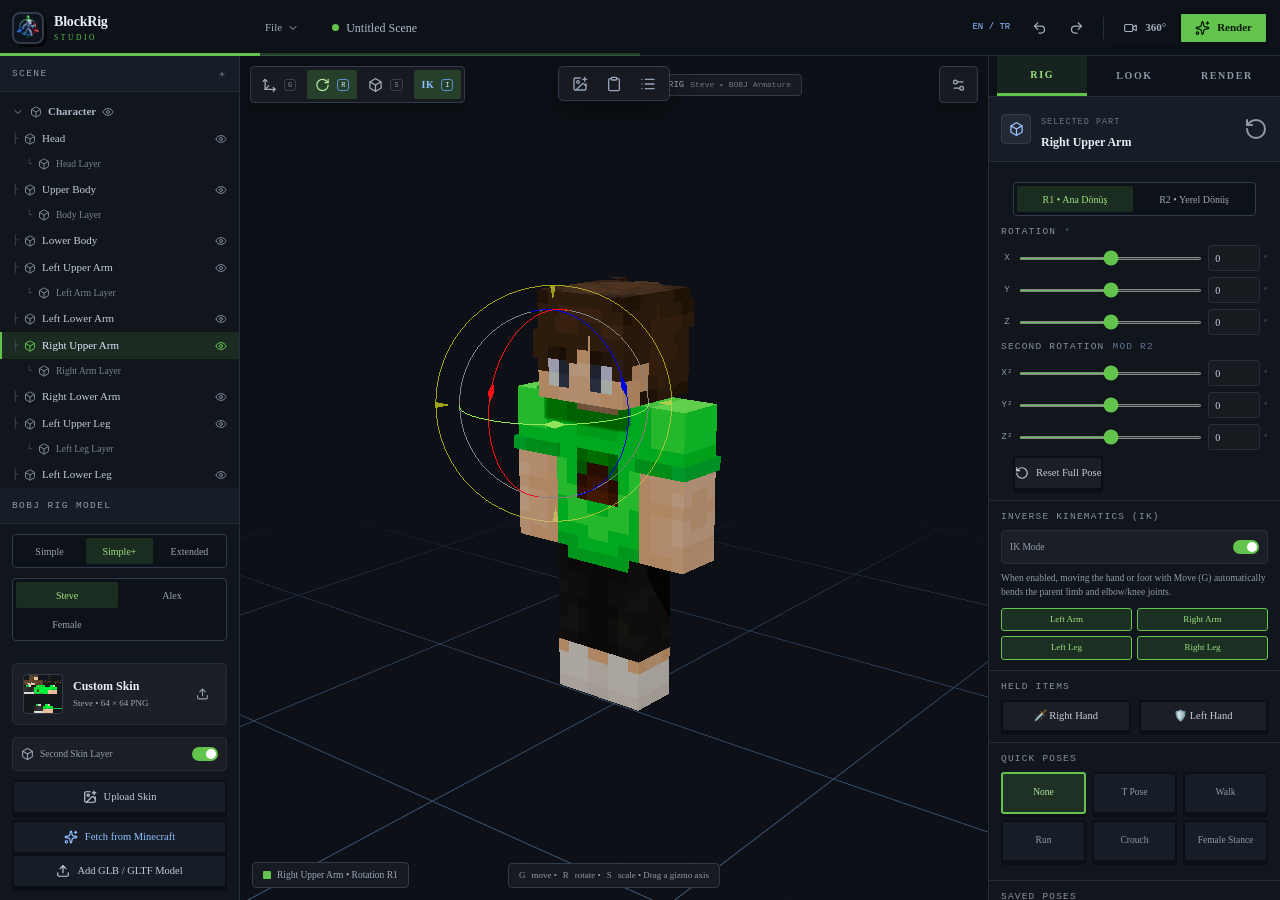
==== index.html @ a727b2cd "fix somethings" ====
<!doctype html>
<html lang="en">
  <head>
    <meta charset="UTF-8" />
    <meta name="viewport" content="width=device-width, initial-scale=1.0, maximum-scale=1.0, user-scalable=no, viewport-fit=cover" />
    <title>BlockRig Studio</title>
    <link rel="icon" type="image/png" href="./favicon.png" />
    <link rel="manifest" href="./manifest.webmanifest" />

    <!-- Modüler Stiller -->
    <link rel="stylesheet" href="./css/webview-base.css" />
    <link rel="stylesheet" href="./css/mobile-camera.css" />
    <link rel="stylesheet" href="./css/render-modal.css" />
    <link rel="stylesheet" href="./assets/index-KKpu0Fkz.css" />

    <!-- Temel Sistem ve Polyfill Modülleri (Sıralama önemlidir) -->
    <script src="./js/error-handler.js"></script>
    <script src="./js/offline-fetch.js"></script>
    <script src="./js/mobile-camera.js"></script>
    <script src="./js/render-modal.js"></script>
    <script src="./js/boot-loader.js"></script>

    <!-- Ana Uygulama Modülü -->
    <script type="module" src="./assets/index-mv455tg1.js"></script>
  </head>
  <body>
    <!-- Açılış Yükleme Ekranı (Siyah ekran kalmasını engeller) -->
    <div id="boot-loader">
      <div class="spinner"></div>
      <p class="loader-text">BlockRig Studio Yükleniyor...</p>
    </div>

    <!-- React Uygulama Kökü -->
    <div id="root"></div>

    <!-- Hızlı Kamera Butonu (Sağ altta 🎮) -->
    <div id="cam-toggle-trigger" onclick="toggleCamControls()" title="Kamera Kontrollerini Aç/Kapat">🎮</div>

    <!-- Mobil Kamera WASD & Ok Tuşları Kontrol Paneli -->
    <div id="mobile-camera-controls">
      <!-- 4 Yönlü D-Pad (W, A, S, D) -->
      <div class="dpad-container">
        <button class="cam-btn btn-up"
          onpointerdown="sendCamKey('w','KeyW',true)"
          onpointerup="sendCamKey('w','KeyW',false)"
          onpointercancel="sendCamKey('w','KeyW',false)"
          onpointerleave="sendCamKey('w','KeyW',false)">▲</button>
        
        <button class="cam-btn btn-left"
          onpointerdown="sendCamKey('a','KeyA',true)"
          onpointerup="sendCamKey('a','KeyA',false)"
          onpointercancel="sendCamKey('a','KeyA',false)"
          onpointerleave="sendCamKey('a','KeyA',false)">◀</button>
        
        <div class="dpad-center">CAM</div>

        <button class="cam-btn btn-right"
          onpointerdown="sendCamKey('d','KeyD',true)"
          onpointerup="sendCamKey('d','KeyD',false)"
          onpointercancel="sendCamKey('d','KeyD',false)"
          onpointerleave="sendCamKey('d','KeyD',false)">▶</button>
        
        <button class="cam-btn btn-down"
          onpointerdown="sendCamKey('s','KeyS',true)"
          onpointerup="sendCamKey('s','KeyS',false)"
          onpointercancel="sendCamKey('s','KeyS',false)"
          onpointerleave="sendCamKey('s','KeyS',false)">▼</button>
      </div>

      <!-- Yüksel / Alçal (E / Q) -->
      <div class="elevation-container">
        <button class="cam-btn"
          title="Yüksel (E)"
          onpointerdown="sendCamKey('e','KeyE',true)"
          onpointerup="sendCamKey('e','KeyE',false)"
          onpointercancel="sendCamKey('e','KeyE',false)"
          onpointerleave="sendCamKey('e','KeyE',false)">⏫</button>
        <button class="cam-btn"
          title="Alçal (Q)"
          onpointerdown="sendCamKey('q','KeyQ',true)"
          onpointerup="sendCamKey('q','KeyQ',false)"
          onpointercancel="sendCamKey('q','KeyQ',false)"
          onpointerleave="sendCamKey('q','KeyQ',false)">⏬</button>
      </div>
    </div>

    <!-- Render Önizleme ve Dışa Aktarma Modalı -->
    <div id="render-preview-modal" class="render-modal-backdrop" onclick="if (event.target === this) closeRenderModal()">
      <div class="render-modal-card">
        <!-- Başlık Bölümü -->
        <div class="render-modal-header">
          <div class="render-header-left">
            <div class="render-badge-icon">✨</div>
            <div class="render-header-text">
              <div class="render-modal-title">Render Tamamlandı</div>
              <div class="render-modal-subtitle" id="render-res-badge">1920 × 1080 • PNG</div>
            </div>
          </div>
          <button class="render-close-btn" onclick="closeRenderModal()" aria-label="Kapat">✕</button>
        </div>

        <!-- Görsel Önizleme (Şeffaf Dama Tahtası) -->
        <div class="render-preview-container">
          <div class="render-preview-checkerboard">
            <img id="render-preview-img" src="" alt="Render Önizleme" />
          </div>
        </div>

        <!-- PC İndirme Başarılı Bilgisi -->
        <div class="render-pc-success-bar" style="display: none;">
          <span class="check-icon">✓</span>
          <span>Render hazırlandı ve bilgisayarınıza indirildi.</span>
        </div>

        <!-- Kaydedilen Dosya Konumu Bilgisi (Android/Mobil) -->
        <div class="render-location-box" style="display: none;">
          <div class="render-location-status">
            <span class="render-status-dot"></span>
            <span class="render-status-label">Varsayılan Klasöre Kaydedildi</span>
          </div>
          <div class="render-path-row">
            <span class="render-folder-icon">📁</span>
            <div class="render-path-text" id="render-saved-path">/storage/emulated/0/BlockRig/Renders/...</div>
            <button class="render-copy-btn" id="render-copy-btn" onclick="copyRenderPath()" title="Konumu Kopyala">
              <span id="copy-btn-icon">📋</span>
            </button>
          </div>
        </div>

        <!-- Aksiyon Butonları -->
        <div class="render-modal-actions">
          <button class="render-action-btn btn-share" onclick="shareCurrentRender()">
            <span class="btn-icon">📤</span>
            <span class="btn-text">Paylaş</span>
          </button>
          <button class="render-action-btn btn-open" onclick="openCurrentRender()">
            <span class="btn-icon">🖼️</span>
            <span class="btn-text">Galeride Aç</span>
          </button>
          <button class="render-action-btn btn-dismiss" onclick="closeRenderModal()">
            <span class="btn-text">Kapat</span>
          </button>
        </div>
      </div>
    </div>
  </body>
</html>
---- css/webview-base.css ----
/* Mobil WebView & Temel Ekran Ayarları */
html, body {
  overflow: hidden !important;
  touch-action: none !important;
  -webkit-touch-callout: none !important;
  -webkit-user-select: none !important;
  user-select: none !important;
  margin: 0;
  padding: 0;
  width: 100%;
  height: 100%;
  background-color: #0a0d12;
}

/* 3D Canvas ve Dokunmatik Ayarları */
canvas, .viewport, .viewport canvas {
  touch-action: none !important;
  -webkit-touch-callout: none !important;
  -webkit-user-select: none !important;
  user-select: none !important;
}

/* Sol üstteki brand logosu tıklanamaz */
.topbar .brand {
  cursor: default !important;
  pointer-events: none !important;
}

/* Boot loader animasyonu */
@keyframes bootSpin {
  to { transform: rotate(360deg); }
}

#boot-loader {
  position: fixed;
  inset: 0;
  background: #0a0d12;
  display: flex;
  flex-direction: column;
  align-items: center;
  justify-content: center;
  color: #94a3b8;
  font-family: system-ui, -apple-system, BlinkMacSystemFont, "Segoe UI", Roboto, sans-serif;
  z-index: 999999;
}

#boot-loader .spinner {
  width: 42px;
  height: 42px;
  border: 3px solid #1e293b;
  border-top-color: #3b82f6;
  border-radius: 50%;
  animation: bootSpin 0.7s linear infinite;
}

#boot-loader .loader-text {
  margin-top: 16px;
  font-size: 14px;
  color: #cbd5e1;
  letter-spacing: 1px;
  font-weight: 500;
}
---- css/mobile-camera.css ----
/* ========================================================= */
/* MOBİL ÖZEL KAMERA WASD & OK TUŞLARI KONTROL PANELİ        */
/* ========================================================= */
#mobile-camera-controls {
  position: fixed;
  bottom: 20px;
  left: 0;
  right: 0;
  display: none;
  justify-content: space-between;
  align-items: flex-end;
  padding: 0 16px;
  z-index: 99999;
  pointer-events: none;
}

#mobile-camera-controls.active {
  display: flex !important;
}

.dpad-container {
  display: grid;
  grid-template-columns: repeat(3, 46px);
  grid-template-rows: repeat(3, 46px);
  gap: 6px;
  background: rgba(15, 20, 28, 0.88);
  padding: 8px;
  border-radius: 18px;
  border: 1px solid rgba(255, 255, 255, 0.16);
  box-shadow: 0 8px 32px rgba(0, 0, 0, 0.65);
  backdrop-filter: blur(14px);
  -webkit-backdrop-filter: blur(14px);
  pointer-events: auto;
}

.elevation-container {
  display: flex;
  flex-direction: column;
  gap: 8px;
  background: rgba(15, 20, 28, 0.88);
  padding: 8px;
  border-radius: 18px;
  border: 1px solid rgba(255, 255, 255, 0.16);
  box-shadow: 0 8px 32px rgba(0, 0, 0, 0.65);
  backdrop-filter: blur(14px);
  -webkit-backdrop-filter: blur(14px);
  pointer-events: auto;
}

.cam-btn {
  width: 46px;
  height: 46px;
  background: #1e293b;
  border: 1px solid #475569;
  border-radius: 12px;
  color: #f8fafc;
  font-size: 18px;
  font-weight: bold;
  display: flex;
  align-items: center;
  justify-content: center;
  user-select: none;
  -webkit-user-select: none;
  touch-action: none !important;
  transition: transform 0.05s ease, background 0.05s ease;
}

.cam-btn:active, .cam-btn.pressed {
  background: #2563eb !important;
  border-color: #60a5fa !important;
  color: #ffffff !important;
  transform: scale(0.92);
}

.btn-up    { grid-column: 2; grid-row: 1; }
.btn-left  { grid-column: 1; grid-row: 2; }
.btn-down  { grid-column: 2; grid-row: 3; }
.btn-right { grid-column: 3; grid-row: 2; }
.dpad-center {
  grid-column: 2; grid-row: 2;
  background: transparent;
  border: none;
  display: flex;
  align-items: center;
  justify-content: center;
  color: #64748b;
  font-size: 10px;
  font-weight: bold;
}

#cam-toggle-trigger {
  position: fixed;
  right: 14px;
  bottom: 14px;
  z-index: 99998;
  width: 40px;
  height: 40px;
  background: rgba(30, 41, 59, 0.9);
  border: 1px solid rgba(255, 255, 255, 0.2);
  border-radius: 50%;
  color: #cbd5e1;
  font-size: 18px;
  display: flex;
  align-items: center;
  justify-content: center;
  cursor: pointer;
  backdrop-filter: blur(8px);
  -webkit-backdrop-filter: blur(8px);
  box-shadow: 0 4px 14px rgba(0, 0, 0, 0.5);
  user-select: none;
  -webkit-user-select: none;
}

#cam-toggle-trigger.active {
  background: #2563eb;
  color: #fff;
  border-color: #93c5fd;
}

/* PC / Masaüstü ortamında (fiziksel klavye ve fare varken) mobil sanal okları gizle */
@media (hover: hover) and (pointer: fine) and (min-width: 900px) {
  #cam-toggle-trigger,
  #mobile-camera-controls {
    display: none !important;
  }
}
---- css/render-modal.css ----
/* ========================================================= */
/* BLOCKRIG STUDIO — RENDER PREVIEW MODAL                    */
/* Blockbench/Studio teması ile %100 uyumlu, flat & modern    */
/* ========================================================= */
.render-modal-backdrop {
  position: fixed;
  inset: 0;
  background: rgba(10, 13, 18, 0.82);
  backdrop-filter: blur(16px);
  -webkit-backdrop-filter: blur(16px);
  z-index: 1000000;
  display: none;
  align-items: center;
  justify-content: center;
  padding: 16px;
  opacity: 0;
  pointer-events: none;
  transition: opacity 0.2s cubic-bezier(0.16, 1, 0.3, 1);
}

.render-modal-backdrop.visible {
  opacity: 1;
  pointer-events: auto;
}

.render-modal-card {
  background: #11151c;
  border: 1px solid #303b4b;
  border-radius: 12px;
  box-shadow: 0 24px 60px rgba(0, 0, 0, 0.75), 0 0 30px rgba(0, 0, 0, 0.5);
  width: 100%;
  max-width: 500px;
  max-height: 92vh;
  display: flex;
  flex-direction: column;
  overflow: hidden;
  transform: scale(0.96) translateY(8px);
  transition: transform 0.2s cubic-bezier(0.16, 1, 0.3, 1);
}

.render-modal-backdrop.visible .render-modal-card {
  transform: scale(1) translateY(0);
}

.render-modal-header {
  height: 48px;
  padding: 0 16px;
  display: flex;
  align-items: center;
  justify-content: space-between;
  border-bottom: 1px solid #242e3b;
  background: #171d27;
}

.render-header-left {
  display: flex;
  align-items: center;
  gap: 10px;
}

.render-badge-icon {
  width: 28px;
  height: 28px;
  border-radius: 6px;
  background: #1e3a8a;
  border: 1px solid #3b82f6;
  color: #8fbfff;
  display: flex;
  align-items: center;
  justify-content: center;
  font-size: 15px;
}

.render-modal-title {
  font-family: inherit;
  font-size: 13px;
  font-weight: 700;
  color: #f0f4f9;
  letter-spacing: -0.2px;
}

.render-modal-subtitle {
  font-family: inherit;
  font-size: 11px;
  color: #9aa7b8;
  margin-top: 1px;
}

.render-close-btn {
  width: 28px;
  height: 28px;
  border-radius: 6px;
  background: transparent;
  border: 1px solid transparent;
  color: #9aa7b8;
  font-size: 14px;
  display: flex;
  align-items: center;
  justify-content: center;
  cursor: pointer;
  transition: background 0.15s, color 0.15s;
}

.render-close-btn:hover {
  background: #1e2632;
  color: #fff;
  border-color: #303b4b;
}

.render-close-btn:active {
  background: #ef4444;
  color: #fff;
}

.render-preview-container {
  padding: 14px 16px;
  display: flex;
  align-items: center;
  justify-content: center;
  max-height: 46vh;
  min-height: 180px;
  background: #0a0d12;
}

.render-preview-checkerboard {
  width: 100%;
  height: 100%;
  max-height: 42vh;
  border-radius: 8px;
  overflow: hidden;
  display: flex;
  align-items: center;
  justify-content: center;
  background-color: #0d121a;
  background-image: 
    linear-gradient(45deg, #151c27 25%, transparent 25%),
    linear-gradient(-45deg, #151c27 25%, transparent 25%),
    linear-gradient(45deg, transparent 75%, #151c27 75%),
    linear-gradient(-45deg, transparent 75%, #151c27 75%);
  background-size: 14px 14px;
  background-position: 0 0, 0 7px, 7px -7px, -7px 0px;
  border: 1px solid #242e3b;
  box-shadow: inset 0 2px 8px rgba(0, 0, 0, 0.5);
  padding: 8px;
  box-sizing: border-box;
}

#render-preview-img {
  max-width: 100%;
  max-height: 38vh;
  object-fit: contain;
  filter: drop-shadow(0 6px 16px rgba(0, 0, 0, 0.45));
}

/* PC İçin İndirme Başarılı Bilgi Çubuğu */
.render-pc-success-bar {
  margin: 0 16px 12px 16px;
  background: rgba(30, 58, 138, 0.25);
  border: 1px solid #1e3a8a;
  border-radius: 6px;
  padding: 8px 12px;
  display: flex;
  align-items: center;
  gap: 8px;
  color: #93c5fd;
  font-size: 11.5px;
  font-weight: 500;
}

.render-pc-success-bar .check-icon {
  color: #60a5fa;
  font-size: 14px;
}

/* Mobil / Android İçin Dosya Konumu Kutusu */
.render-location-box {
  margin: 0 16px 12px 16px;
  background: #171d27;
  border: 1px solid #242e3b;
  border-radius: 8px;
  padding: 9px 12px;
}

.render-location-status {
  display: flex;
  align-items: center;
  gap: 6px;
  margin-bottom: 5px;
}

.render-status-dot {
  width: 7px;
  height: 7px;
  border-radius: 50%;
  background: #62c34d;
}

.render-status-label {
  font-size: 11px;
  font-weight: 600;
  color: #74c85c;
}

.render-path-row {
  display: flex;
  align-items: center;
  gap: 6px;
  background: #0a0d12;
  padding: 5px 8px;
  border-radius: 6px;
  border: 1px solid #1e2632;
}

.render-folder-icon {
  font-size: 13px;
}

.render-path-text {
  font-family: monospace;
  font-size: 10.5px;
  color: #cbd5e1;
  overflow: hidden;
  text-overflow: ellipsis;
  white-space: nowrap;
  flex: 1;
  direction: rtl;
  text-align: left;
}

.render-copy-btn {
  background: #1e2632;
  border: 1px solid #303b4b;
  border-radius: 4px;
  width: 24px;
  height: 24px;
  display: flex;
  align-items: center;
  justify-content: center;
  font-size: 12px;
  color: #cbd5e1;
  cursor: pointer;
  transition: background 0.15s;
}

.render-copy-btn:hover {
  background: #2563eb;
  color: #fff;
  border-color: #3b82f6;
}

/* Aksiyon Butonları — BlockRig Studio Buton Teması */
.render-modal-actions {
  display: flex;
  gap: 8px;
  padding: 0 16px 16px 16px;
}

.render-action-btn {
  flex: 1;
  height: 34px;
  border-radius: 6px;
  font-size: 11.5px;
  font-weight: 600;
  display: flex;
  align-items: center;
  justify-content: center;
  gap: 6px;
  cursor: pointer;
  transition: background 0.15s, border-color 0.15s, transform 0.05s;
  border: 1px solid transparent;
}

.render-action-btn:active {
  transform: scale(0.98);
}

.btn-share {
  background: #1e3a8a;
  border-color: #3b82f6 !important;
  color: #ffffff;
}

.btn-share:hover {
  background: #2563eb;
}

.btn-open {
  background: #1e2632;
  border-color: #303b4b !important;
  color: #e8eef6;
}

.btn-open:hover {
  background: #283548;
}

.btn-dismiss {
  flex: 0 0 68px;
  background: #171d27;
  border-color: #242e3b !important;
  color: #9aa7b8;
}

.btn-dismiss:hover {
  background: #1e2632;
  color: #fff;
}
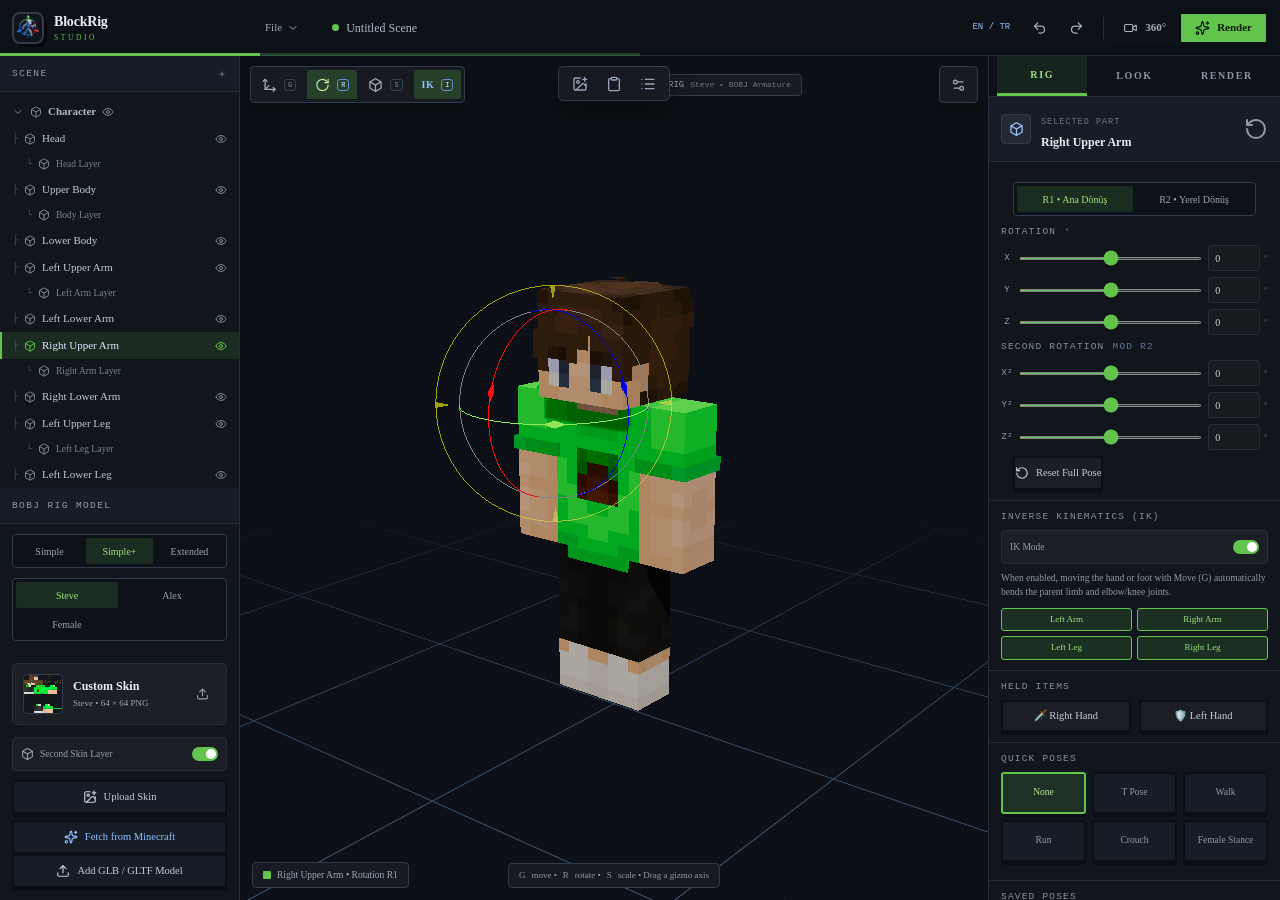
==== commit 5b2e4782: "fixxess" ====
--- a/index.html
+++ b/index.html
@@ -11,7 +11,7 @@
     <link rel="stylesheet" href="./css/webview-base.css" />
     <link rel="stylesheet" href="./css/mobile-camera.css" />
     <link rel="stylesheet" href="./css/render-modal.css" />
-    <link rel="stylesheet" href="./assets/index-KKpu0Fkz.css" />
+    <link rel="stylesheet" href="./assets/index-Dxzn8lon.css" />
 
     <!-- Temel Sistem ve Polyfill Modülleri (Sıralama önemlidir) -->
     <script src="./js/error-handler.js"></script>
@@ -21,7 +21,7 @@
     <script src="./js/boot-loader.js"></script>
 
     <!-- Ana Uygulama Modülü -->
-    <script type="module" src="./assets/index-mv455tg1.js"></script>
+    <script type="module" src="./assets/index-C0IcnR4k.js"></script>
   </head>
   <body>
     <!-- Açılış Yükleme Ekranı (Siyah ekran kalmasını engeller) -->
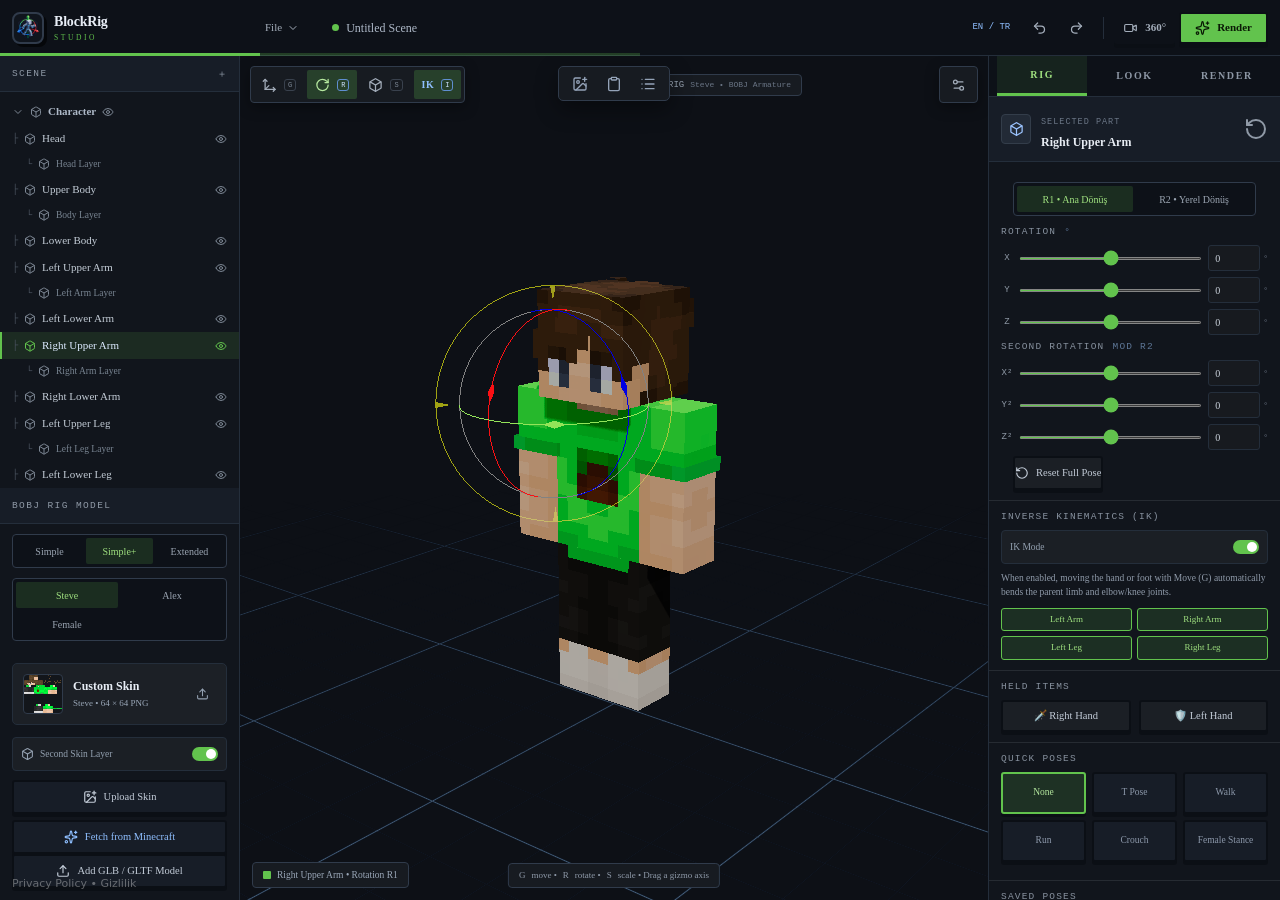
==== commit 0a8e9be0: "add privacy" ====
--- a/index.html
+++ b/index.html
@@ -92,11 +92,14 @@
           <div class="render-header-left">
             <div class="render-badge-icon">✨</div>
             <div class="render-header-text">
-              <div class="render-modal-title">Render Tamamlandı</div>
+              <div class="render-modal-title" id="render-modal-title">Render Tamamlandı</div>
               <div class="render-modal-subtitle" id="render-res-badge">1920 × 1080 • PNG</div>
             </div>
           </div>
-          <button class="render-close-btn" onclick="closeRenderModal()" aria-label="Kapat">✕</button>
+          <div class="render-header-right">
+            <button class="render-lang-btn" id="render-lang-btn" onclick="toggleRenderModalLang()" title="Dili Değiştir / Switch Language">EN</button>
+            <button class="render-close-btn" onclick="closeRenderModal()" aria-label="Close">✕</button>
+          </div>
         </div>
 
         <!-- Görsel Önizleme (Şeffaf Dama Tahtası) -->
@@ -109,14 +112,14 @@
         <!-- PC İndirme Başarılı Bilgisi -->
         <div class="render-pc-success-bar" style="display: none;">
           <span class="check-icon">✓</span>
-          <span>Render hazırlandı ve bilgisayarınıza indirildi.</span>
+          <span id="render-pc-success-text">Render hazırlandı ve bilgisayarınıza indirildi.</span>
         </div>
 
         <!-- Kaydedilen Dosya Konumu Bilgisi (Android/Mobil) -->
         <div class="render-location-box" style="display: none;">
           <div class="render-location-status">
             <span class="render-status-dot"></span>
-            <span class="render-status-label">Varsayılan Klasöre Kaydedildi</span>
+            <span class="render-status-label" id="render-location-label">Varsayılan Klasöre Kaydedildi</span>
           </div>
           <div class="render-path-row">
             <span class="render-folder-icon">📁</span>
@@ -143,5 +146,8 @@
         </div>
       </div>
     </div>
+
+    <!-- Gizlilik Politikası & Şartlar (AdSense & Google Play Uyumlu) -->
+    <a href="./privacy.html" id="privacy-link" target="_blank" rel="noopener">Privacy Policy • Gizlilik</a>
   </body>
 </html>
--- a/css/webview-base.css
+++ b/css/webview-base.css
@@ -60,3 +60,24 @@
   letter-spacing: 1px;
   font-weight: 500;
 }
+
+/* Gizlilik Politikası & Kullanım Şartları Bağlantısı */
+#privacy-link {
+  position: fixed;
+  bottom: 8px;
+  left: 12px;
+  font-size: 11px;
+  color: rgba(255, 255, 255, 0.35);
+  text-decoration: none;
+  z-index: 1000;
+  font-family: system-ui, -apple-system, BlinkMacSystemFont, "Segoe UI", Roboto, sans-serif;
+  transition: color 0.2s ease;
+  pointer-events: auto;
+  user-select: none;
+}
+
+#privacy-link:hover {
+  color: #38bdf8;
+  text-decoration: underline;
+}
+
--- a/css/render-modal.css
+++ b/css/render-modal.css
@@ -86,6 +86,35 @@
   margin-top: 1px;
 }
 
+.render-header-right {
+  display: flex;
+  align-items: center;
+  gap: 8px;
+}
+
+.render-lang-btn {
+  height: 26px;
+  padding: 0 10px;
+  border-radius: 6px;
+  background: #1e2632;
+  border: 1px solid #303b4b;
+  color: #38bdf8;
+  font-size: 11px;
+  font-weight: 700;
+  cursor: pointer;
+  display: inline-flex;
+  align-items: center;
+  justify-content: center;
+  transition: all 0.15s ease;
+  user-select: none;
+}
+
+.render-lang-btn:hover {
+  background: #273343;
+  border-color: #38bdf8;
+  color: #fff;
+}
+
 .render-close-btn {
   width: 28px;
   height: 28px;
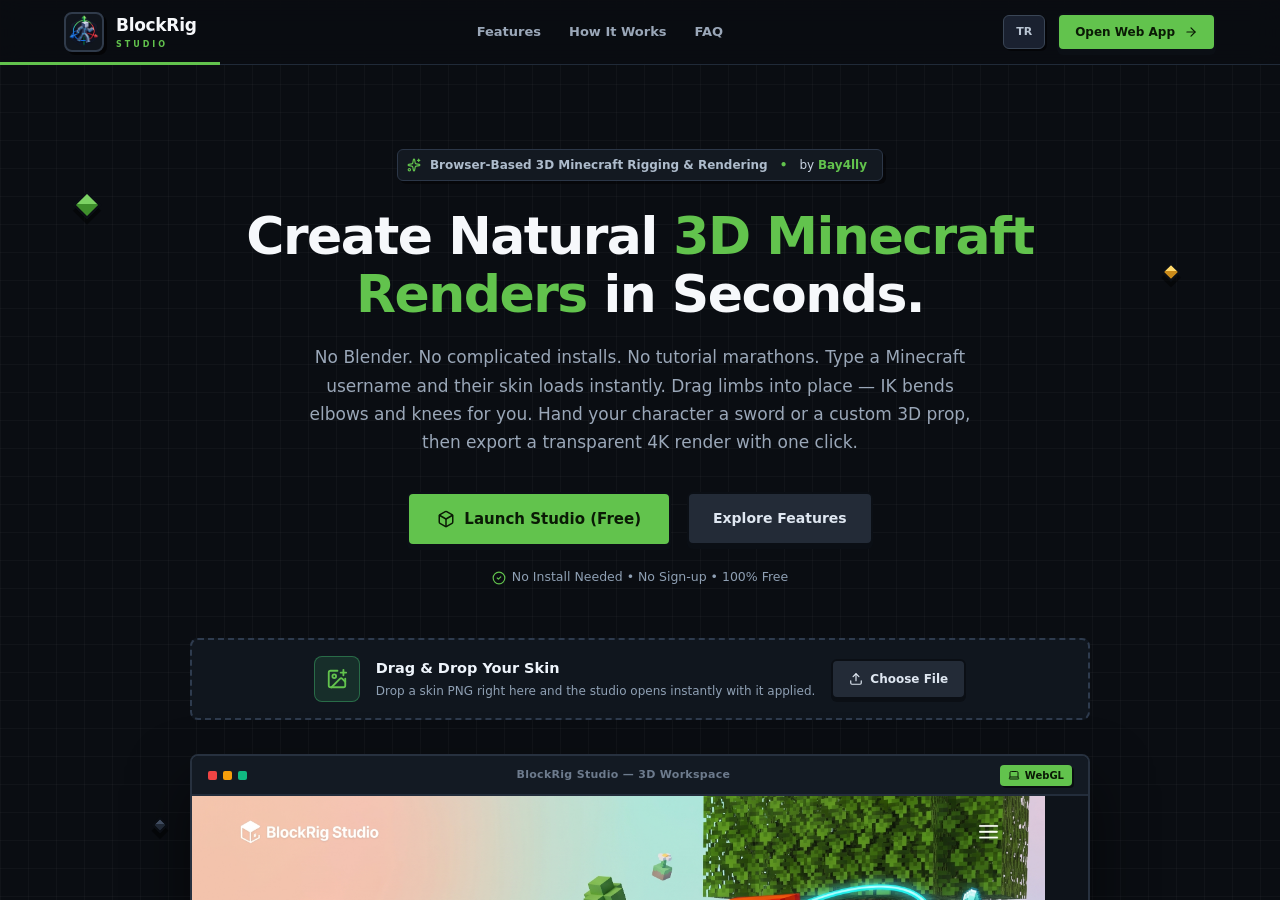
==== commit 6e4f844b: "fixsad" ====
--- a/index.html
+++ b/index.html
@@ -7,11 +7,34 @@
     <link rel="icon" type="image/png" href="./favicon.png" />
     <link rel="manifest" href="./manifest.webmanifest" />
 
+    <meta name="description" content="Minecraft ve blok modelleri için ücretsiz, web tabanlı 3D stüdyo. Karakterine poz ver, eşyalar ekle ve 4K ultra HD render al." />
+    <meta name="theme-color" content="#38bdf8" />
+
+    <!-- Open Graph (Discord, Facebook, WhatsApp Banner) -->
+    <meta property="og:type" content="website" />
+    <meta property="og:url" content="https://blockrig.site/" />
+    <meta property="og:title" content="BlockRig Studio - 3D Minecraft Character Posing & Rigging" />
+    <meta property="og:description" content="Minecraft ve blok modelleri için web tabanlı 3D stüdyo. Karakterine poz ver, sahneler yarat ve yüksek çözünürlüklü render al!" />
+    <meta property="og:image" content="https://blockrig.site/og.png" />
+    <meta property="og:image:secure_url" content="https://blockrig.site/og.png" />
+    <meta property="og:image:type" content="image/png" />
+    <meta property="og:image:width" content="1200" />
+    <meta property="og:image:height" content="630" />
+    <meta property="og:image:alt" content="BlockRig Studio Banner" />
+
+    <!-- Twitter / Discord Large Card Banner -->
+    <meta name="twitter:card" content="summary_large_image" />
+    <meta name="twitter:domain" content="blockrig.site" />
+    <meta name="twitter:url" content="https://blockrig.site/" />
+    <meta name="twitter:title" content="BlockRig Studio - 3D Minecraft Character Posing & Rigging" />
+    <meta name="twitter:description" content="Minecraft ve blok modelleri için web tabanlı 3D stüdyo. Karakterine poz ver, sahneler yarat ve yüksek çözünürlüklü render al!" />
+    <meta name="twitter:image" content="https://blockrig.site/og.png" />
+
     <!-- Modüler Stiller -->
     <link rel="stylesheet" href="./css/webview-base.css" />
     <link rel="stylesheet" href="./css/mobile-camera.css" />
     <link rel="stylesheet" href="./css/render-modal.css" />
-    <link rel="stylesheet" href="./assets/index-Dxzn8lon.css" />
+    <link rel="stylesheet" href="./assets/index-CdTw-XHa.css" />
 
     <!-- Temel Sistem ve Polyfill Modülleri (Sıralama önemlidir) -->
     <script src="./js/error-handler.js"></script>
@@ -21,7 +44,7 @@
     <script src="./js/boot-loader.js"></script>
 
     <!-- Ana Uygulama Modülü -->
-    <script type="module" src="./assets/index-C0IcnR4k.js"></script>
+    <script type="module" src="./assets/index-Bm7sjMKq.js"></script>
   </head>
   <body>
     <!-- Açılış Yükleme Ekranı (Siyah ekran kalmasını engeller) -->
--- a/css/webview-base.css
+++ b/css/webview-base.css
@@ -1,15 +1,41 @@
 /* Mobil WebView & Temel Ekran Ayarları */
 html, body {
+  margin: 0;
+  padding: 0;
+  width: 100%;
+  min-height: 100%;
+  background-color: #0a0d12;
+}
+
+/* Stüdyo modunda ekran kaymasını ve dokunmatik çekmeleri engelle */
+body.studio-active, html:has(body.studio-active) {
   overflow: hidden !important;
   touch-action: none !important;
   -webkit-touch-callout: none !important;
   -webkit-user-select: none !important;
   user-select: none !important;
-  margin: 0;
-  padding: 0;
-  width: 100%;
-  height: 100%;
-  background-color: #0a0d12;
+  height: 100% !important;
+}
+
+/* Landing sayfasında dikey kaydırmaya ve dokunmaya izin ver */
+body.landing-active, body:not(.studio-active) {
+  overflow-y: auto !important;
+  overflow-x: hidden !important;
+  touch-action: auto !important;
+  -webkit-touch-callout: default !important;
+  -webkit-user-select: auto !important;
+  user-select: auto !important;
+  height: auto !important;
+}
+
+/* Landing sayfasındayken stüdyoya özel butonları gizle */
+body.landing-active #cam-toggle-trigger,
+body:not(.studio-active) #cam-toggle-trigger,
+body.landing-active #mobile-camera-controls,
+body:not(.studio-active) #mobile-camera-controls,
+body.landing-active #privacy-link,
+body:not(.studio-active) #privacy-link {
+  display: none !important;
 }
 
 /* 3D Canvas ve Dokunmatik Ayarları */
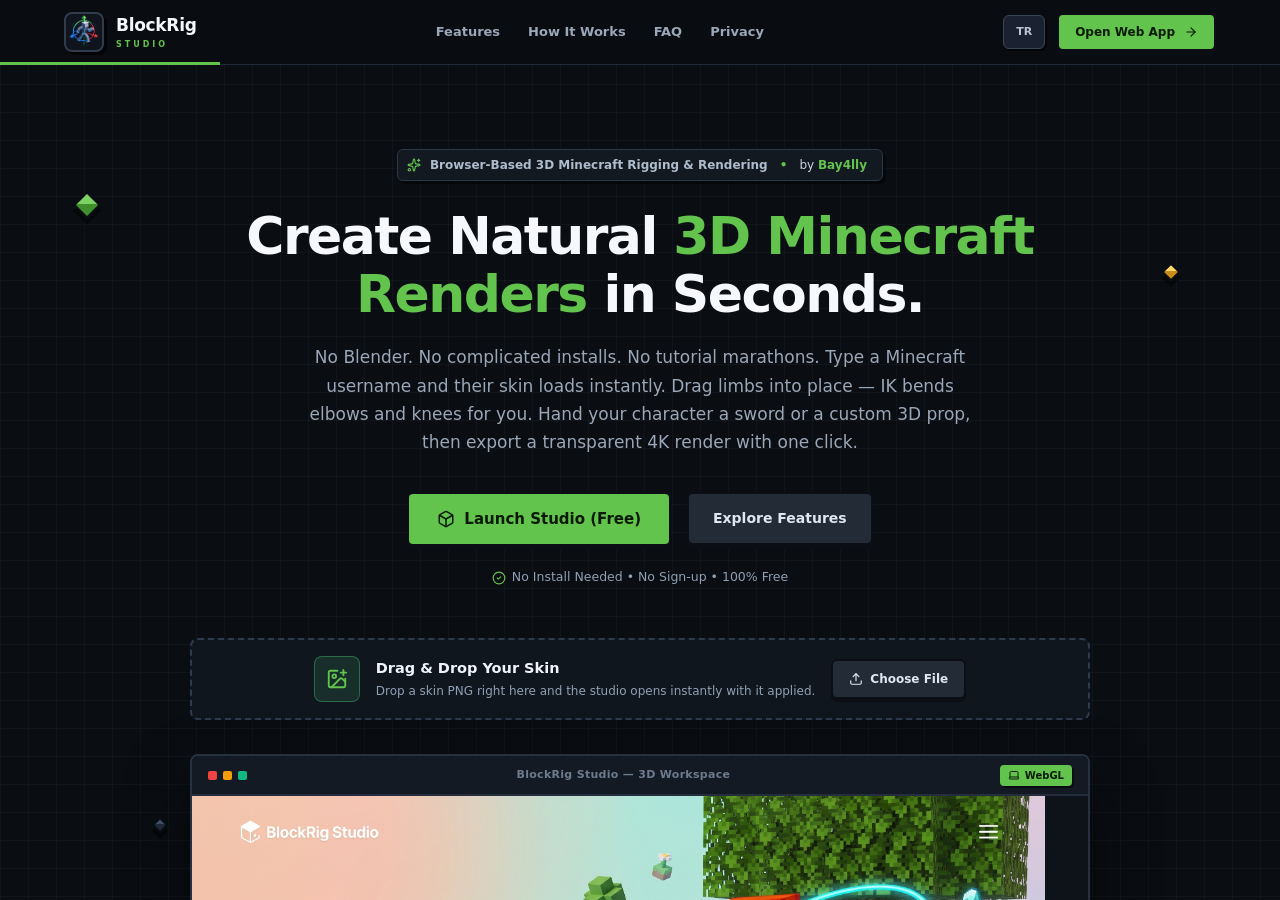
==== commit cd9811db: "nrw fix ş2" ====
--- a/index.html
+++ b/index.html
@@ -44,7 +44,7 @@
     <script src="./js/boot-loader.js"></script>
 
     <!-- Ana Uygulama Modülü -->
-    <script type="module" src="./assets/index-Bm7sjMKq.js"></script>
+    <script type="module" src="./assets/index-BVP9RRkf.js"></script>
   </head>
   <body>
     <!-- Açılış Yükleme Ekranı (Siyah ekran kalmasını engeller) -->
@@ -119,10 +119,7 @@
               <div class="render-modal-subtitle" id="render-res-badge">1920 × 1080 • PNG</div>
             </div>
           </div>
-          <div class="render-header-right">
-            <button class="render-lang-btn" id="render-lang-btn" onclick="toggleRenderModalLang()" title="Dili Değiştir / Switch Language">EN</button>
-            <button class="render-close-btn" onclick="closeRenderModal()" aria-label="Close">✕</button>
-          </div>
+          <button class="render-close-btn" onclick="closeRenderModal()" aria-label="Close">✕</button>
         </div>
 
         <!-- Görsel Önizleme (Şeffaf Dama Tahtası) -->
